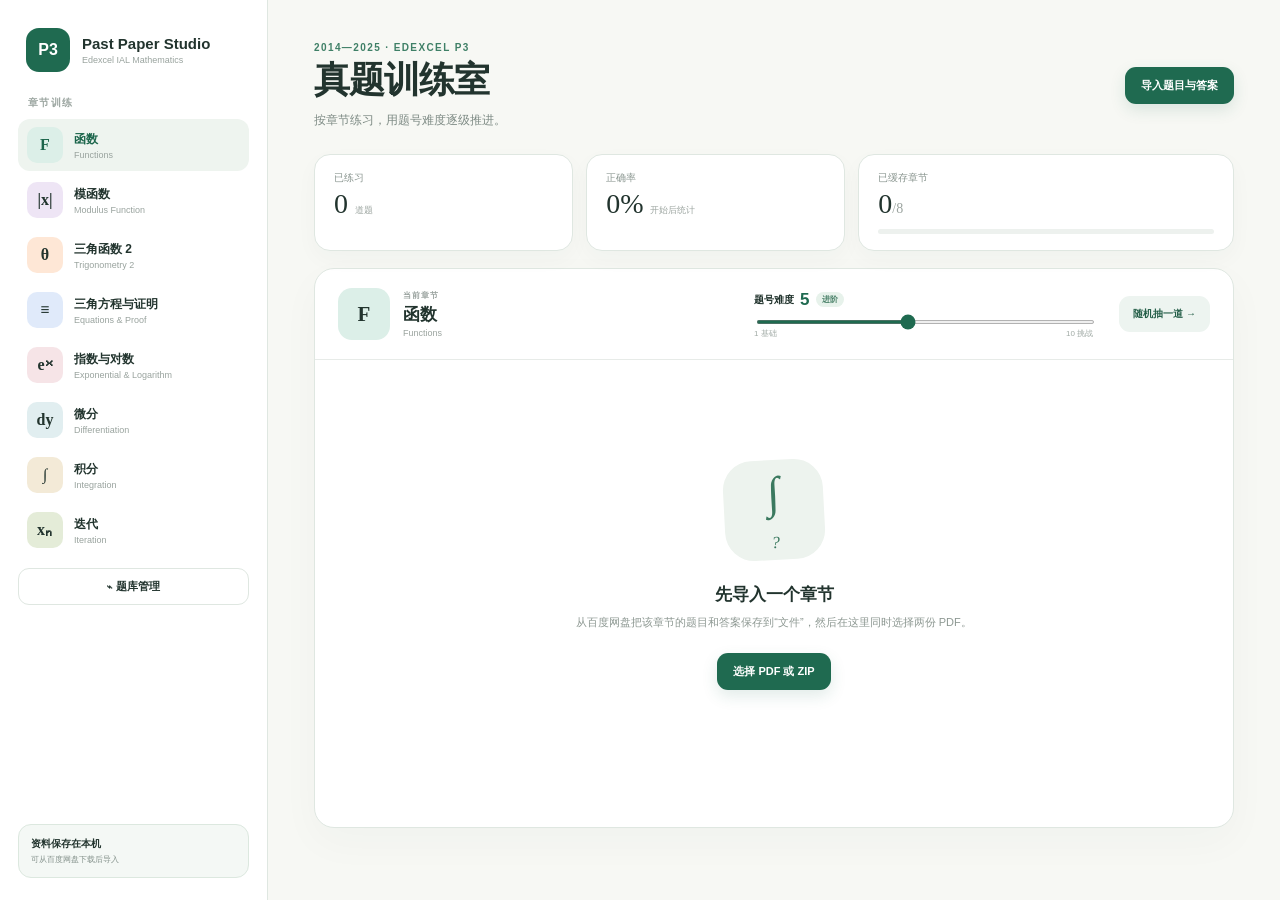
==== index.html @ aa8b9e7c "Add files via upload" ====
<!doctype html>
<html lang="zh-CN">
<head>
  <meta charset="utf-8">
  <meta name="viewport" content="width=device-width,initial-scale=1,viewport-fit=cover">
  <meta name="theme-color" content="#1f6a50">
  <meta name="apple-mobile-web-app-capable" content="yes">
  <meta name="apple-mobile-web-app-status-bar-style" content="default">
  <meta name="apple-mobile-web-app-title" content="P3训练">
  <title>Edexcel P3 真题训练</title>
  <link rel="manifest" href="./manifest.webmanifest">
  <link rel="icon" href="./icons/icon.svg" type="image/svg+xml">
  <link rel="apple-touch-icon" href="./icons/icon-192.png">
  <link rel="stylesheet" href="./styles.css">
</head>
<body>
  <div class="app">
    <aside class="sidebar" id="sidebar">
      <div class="brand">
        <span class="brand-mark">P3</span>
        <span><b>Past Paper Studio</b><small>Edexcel IAL Mathematics</small></span>
      </div>
      <p class="nav-label">章节训练</p>
      <nav id="chapterNav" aria-label="章节"></nav>
      <button class="manager-link" id="openManager">⌁ 题库管理</button>
      <div class="local-note"><b>资料保存在本机</b><small>可从百度网盘下载后导入</small></div>
    </aside>

    <main class="main">
      <header class="topbar">
        <div>
          <p class="eyebrow">2014—2025 · EDEXCEL P3</p>
          <h1>真题训练室</h1>
          <p class="subtitle">按章节练习，用题号难度逐级推进。</p>
        </div>
        <button class="primary" id="headerImport">导入题目与答案</button>
      </header>

      <div class="notice hidden" id="notice"><span id="noticeText"></span><button id="closeNotice">×</button></div>

      <section class="stats">
        <article><span>已练习</span><strong id="doneCount">0</strong><small>道题</small></article>
        <article><span>正确率</span><strong id="accuracy">0%</strong><small id="accuracyDetail">开始后统计</small></article>
        <article class="match-stat"><span>已缓存章节</span><strong><span id="matchCount">0</span><em>/8</em></strong><div class="progress"><i id="matchProgress"></i></div></article>
      </section>

      <section class="practice">
        <div class="practice-head">
          <div class="current-title">
            <span class="large-icon" id="largeIcon">F</span>
            <span><small>当前章节</small><b id="chapterZh">函数</b><em id="chapterEn">Functions</em></span>
          </div>
          <div class="difficulty">
            <label>题号难度 <b id="difficultyValue">5</b><span id="difficultyLabel">进阶</span></label>
            <input id="difficulty" type="range" min="1" max="10" value="5">
            <div><span>1 基础</span><span>10 挑战</span></div>
          </div>
          <button class="random" id="randomQuestion">随机抽一道 →</button>
        </div>

        <div class="empty" id="emptyState">
          <div class="empty-icon">∫<sup>?</sup></div>
          <h2>先导入一个章节</h2>
          <p>从百度网盘把该章节的题目和答案保存到“文件”，然后在这里同时选择两份 PDF。</p>
          <button class="primary" id="emptyImport">选择 PDF 或 ZIP</button>
        </div>

        <div class="viewer hidden" id="viewer">
          <div class="viewer-toolbar">
            <div class="tabs"><button class="active" data-view="question">题目</button><button data-view="answer">答案</button></div>
            <div class="pager"><button id="prevPage">‹</button><span>第 <input id="pageInput" inputmode="numeric" value="2"> 页</span><button id="nextPage">›</button></div>
          </div>
          <iframe id="pdfFrame" title="PDF 题目查看器"></iframe>
          <div class="result-row"><span>这道题做得怎么样？</span><button class="retry" id="retry">需要重做</button><button class="mastered" id="mastered">已经掌握</button></div>
        </div>
      </section>
    </main>
  </div>

  <dialog id="managerDialog">
    <form method="dialog" class="dialog-card">
      <div class="dialog-head"><div><p class="eyebrow">LOCAL LIBRARY</p><h2>题库管理</h2></div><button class="close" value="cancel">×</button></div>
      <p class="dialog-tip">建议每次只缓存最近使用的 2—3 个章节。更新同名章节时会自动替换旧文件，练习记录不会删除。</p>
      <label class="drop-zone" id="dropZone">选择或拖入 PDF / ZIP<input id="fileInput" type="file" accept=".pdf,.zip,application/pdf,application/zip" multiple></label>
      <div class="library-list" id="libraryList"></div>
      <div class="backup-row"><button type="button" id="exportProgress">导出学习记录</button><label>导入学习记录<input id="importProgress" type="file" accept="application/json,.json"></label></div>
    </form>
  </dialog>

  <script src="./app.js"></script>
</body>
</html>
---- styles.css ----
:root{--ink:#22342e;--muted:#7d8a84;--green:#1f6a50;--pale:#eef4ef;--line:#dfe7e1;--cream:#f7f8f4;--safe-top:env(safe-area-inset-top);--safe-bottom:env(safe-area-inset-bottom)}
*{box-sizing:border-box}html,body{margin:0;min-height:100%;background:var(--cream);color:var(--ink);font-family:Inter,-apple-system,BlinkMacSystemFont,"Segoe UI","PingFang SC",sans-serif}button,input{font:inherit}button{color:inherit;cursor:pointer}.hidden{display:none!important}.app{min-height:100vh;display:grid;grid-template-columns:268px 1fr}.sidebar{position:sticky;top:0;height:100vh;padding:calc(28px + var(--safe-top)) 18px 22px;background:#fff;border-right:1px solid var(--line);display:flex;flex-direction:column}.brand{display:flex;align-items:center;gap:12px;padding:0 8px 24px}.brand-mark{width:44px;height:44px;border-radius:13px;display:grid;place-items:center;background:var(--green);color:#fff;font-weight:850}.brand span:last-child,.brand b,.brand small{display:block}.brand b{font-size:15px}.brand small{margin-top:3px;color:#99a39e;font-size:9px}.nav-label{margin:0;padding:0 10px 9px;color:#9ca6a1;font-size:10px;font-weight:800;letter-spacing:.13em}.sidebar nav{display:flex;flex-direction:column;gap:3px}.chapter-btn{width:100%;border:0;background:transparent;display:grid;grid-template-columns:36px 1fr 16px;gap:11px;align-items:center;text-align:left;padding:8px 9px;border-radius:12px}.chapter-btn:hover{background:#f4f6f4}.chapter-btn.active{background:var(--pale);color:#1b654b}.chapter-btn .icon{width:36px;height:36px;border-radius:10px;display:grid;place-items:center;font:700 16px Georgia,serif}.chapter-btn b,.chapter-btn small{display:block}.chapter-btn b{font-size:12px}.chapter-btn small{margin-top:2px;color:#99a39e;font-size:9px}.chapter-btn .ready{color:#3b896a}.manager-link{margin-top:12px;border:1px solid var(--line);background:#fff;padding:10px;border-radius:11px;font-size:11px;font-weight:700}.local-note{margin-top:auto;border:1px solid #dce8df;background:#f4f8f5;padding:12px;border-radius:13px}.local-note b,.local-note small{display:block}.local-note b{font-size:10px}.local-note small{margin-top:3px;color:#84918b;font-size:8px}.main{width:min(1180px,100%);margin:0 auto;padding:calc(42px + var(--safe-top)) 46px calc(70px + var(--safe-bottom))}.topbar{display:flex;justify-content:space-between;gap:30px;align-items:center;margin-bottom:25px}.eyebrow{margin:0;color:#3f8067;font-size:10px;font-weight:850;letter-spacing:.14em}.topbar h1{margin:3px 0 7px;font:600 36px Georgia,"Songti SC",serif;letter-spacing:-.03em}.subtitle{margin:0;color:var(--muted);font-size:12px}.primary{border:0;border-radius:11px;padding:11px 16px;background:var(--green);color:#fff;font-size:11px;font-weight:750;box-shadow:0 6px 16px #1f6a5022}.notice{display:flex;align-items:center;justify-content:space-between;margin:-8px 0 16px;padding:10px 14px;border:1px solid #d4e8da;border-radius:11px;background:#e9f4ec;color:#236349;font-size:11px}.notice button{border:0;background:transparent;font-size:18px}.stats{display:grid;grid-template-columns:1fr 1fr 1.45fr;gap:13px;margin-bottom:17px}.stats article{min-height:88px;background:#fff;border:1px solid var(--line);border-radius:16px;padding:16px 19px;box-shadow:0 8px 22px #2c463a08}.stats article>span{display:block;margin-bottom:3px;color:#8a9690;font-size:10px}.stats strong{font:500 28px Georgia,serif}.stats small{margin-left:7px;color:#9ba49f;font-size:9px}.stats em{color:#9ba49f;font-size:14px;font-style:normal}.progress{height:5px;margin-top:9px;overflow:hidden;border-radius:99px;background:#edf1ee}.progress i{display:block;width:0;height:100%;border-radius:99px;background:#4e9678;transition:width .25s}.practice{min-height:560px;overflow:hidden;background:#fff;border:1px solid var(--line);border-radius:20px;box-shadow:0 14px 40px #2d433908}.practice-head{display:grid;grid-template-columns:1.15fr 1fr auto;gap:26px;align-items:center;padding:19px 23px;border-bottom:1px solid #e7ebe8}.current-title{display:flex;align-items:center;gap:13px}.large-icon{width:52px;height:52px;border-radius:14px;display:grid;place-items:center;background:#dcefe8;font:700 21px Georgia,serif}.current-title>span:last-child,.current-title small,.current-title b,.current-title em{display:block}.current-title small{color:#9aa39f;font-size:8px;font-weight:700;letter-spacing:.12em}.current-title b{margin-top:2px;font-size:17px}.current-title em{margin-top:2px;color:#9ba49f;font-size:9px;font-style:normal}.difficulty label{display:flex;align-items:center;gap:6px;font-size:10px;font-weight:700}.difficulty label b{color:var(--green);font-size:17px}.difficulty label span{padding:2px 6px;border-radius:9px;background:#e7f2eb;color:#498068;font-size:8px}.difficulty input{width:100%;height:4px;accent-color:var(--green)}.difficulty>div{display:flex;justify-content:space-between;color:#a0aaa5;font-size:8px}.random{border:0;border-radius:11px;padding:11px 14px;background:#edf4f0;color:#245e48;font-size:10px;font-weight:750;white-space:nowrap}.empty{min-height:430px;display:flex;flex-direction:column;align-items:center;justify-content:center;padding:38px;text-align:center}.empty-icon{width:100px;height:100px;border-radius:29px;display:grid;place-items:center;background:#edf3ee;color:#3b795f;font:italic 45px Georgia,serif;transform:rotate(-3deg)}.empty-icon sup{font-size:17px}.empty h2{margin:23px 0 7px;font-size:17px}.empty p{max-width:420px;margin:0 0 20px;color:#8d9892;font-size:11px;line-height:1.8}.viewer{padding:13px 17px 17px;background:#f4f6f3}.viewer-toolbar{display:flex;align-items:center;justify-content:space-between;margin-bottom:11px}.tabs{display:flex;padding:3px;border-radius:10px;background:#e6ece8}.tabs button{border:0;border-radius:8px;background:transparent;padding:7px 18px;color:#728078;font-size:10px}.tabs button.active{background:#fff;color:#255e49;font-weight:750;box-shadow:0 2px 7px #2b473b12}.pager{display:flex;align-items:center;gap:8px;color:#78847e;font-size:10px}.pager button{width:29px;height:29px;border:1px solid #dce3de;border-radius:8px;background:#fff;font-size:18px}.pager input{width:38px;border:1px solid #dce3de;border-radius:7px;padding:4px;text-align:center}.viewer iframe{width:100%;height:660px;border:1px solid #d9e0db;border-radius:12px;background:#fff}.result-row{margin-top:11px;display:flex;align-items:center;justify-content:flex-end;gap:8px}.result-row>span{margin-right:auto;color:#7f8b85;font-size:9px}.result-row button{border-radius:9px;padding:8px 13px;font-size:9px;font-weight:750}.retry{border:1px solid #e6c9c9;background:#fff;color:#a15c5c}.mastered{border:1px solid var(--green);background:var(--green);color:#fff}dialog{width:min(680px,calc(100% - 24px));max-height:88vh;border:0;border-radius:20px;padding:0;box-shadow:0 24px 80px #1d332a44}dialog::backdrop{background:#1d2d2788;backdrop-filter:blur(3px)}.dialog-card{padding:25px}.dialog-head{display:flex;justify-content:space-between;align-items:flex-start}.dialog-head h2{margin:3px 0 0;font:600 25px Georgia,"Songti SC",serif}.close{width:34px;height:34px;border:1px solid var(--line);border-radius:9px;background:#fff;font-size:20px}.dialog-tip{margin:18px 0;padding:11px 13px;border-radius:11px;background:#f0f5f1;color:#68766f;font-size:10px;line-height:1.7}.drop-zone{position:relative;display:grid;place-items:center;min-height:94px;border:1.5px dashed #9db7a9;border-radius:14px;background:#f9fbf9;color:#2e7157;font-size:11px;font-weight:750;cursor:pointer}.drop-zone.drag{background:#eaf4ed}.drop-zone input{position:absolute;inset:0;opacity:0}.library-list{display:grid;gap:8px;margin:15px 0;max-height:300px;overflow:auto}.library-item{display:grid;grid-template-columns:1fr auto;gap:12px;align-items:center;padding:10px 12px;border:1px solid var(--line);border-radius:11px}.library-item b,.library-item small{display:block}.library-item b{font-size:11px}.library-item small{margin-top:3px;color:#8b9791;font-size:9px}.library-item button{border:1px solid #e5c7c7;border-radius:8px;background:#fff;color:#9b5757;padding:6px 8px;font-size:9px}.backup-row{display:flex;gap:8px;flex-wrap:wrap}.backup-row button,.backup-row label{position:relative;overflow:hidden;border:1px solid var(--line);border-radius:9px;background:#fff;padding:8px 11px;font-size:9px;font-weight:700}.backup-row input{position:absolute;inset:0;opacity:0}
@media(max-width:920px){.app{grid-template-columns:1fr}.sidebar{position:static;height:auto;padding:calc(15px + var(--safe-top)) 15px 13px}.brand{padding-bottom:12px}.nav-label,.local-note{display:none}.sidebar nav{display:grid;grid-template-columns:repeat(4,1fr)}.chapter-btn{grid-template-columns:32px 1fr;padding:6px}.chapter-btn .icon{width:32px;height:32px}.chapter-btn .ready{display:none}.manager-link{margin-top:9px}.main{padding:25px 20px calc(50px + var(--safe-bottom))}.practice-head{grid-template-columns:1fr 1fr}.random{grid-column:1/-1}.stats{grid-template-columns:1fr 1fr}.match-stat{grid-column:1/-1}}
@media(max-width:620px){.sidebar nav{grid-template-columns:repeat(2,1fr)}.main{padding:22px 12px calc(40px + var(--safe-bottom))}.topbar{align-items:flex-start;flex-direction:column}.topbar h1{font-size:31px}.stats{gap:7px}.practice-head{grid-template-columns:1fr}.random{grid-column:auto}.viewer{padding:9px}.viewer-toolbar{align-items:flex-start;gap:8px}.viewer iframe{height:62vh}.result-row{flex-wrap:wrap}.result-row>span{width:100%;margin-bottom:2px}}
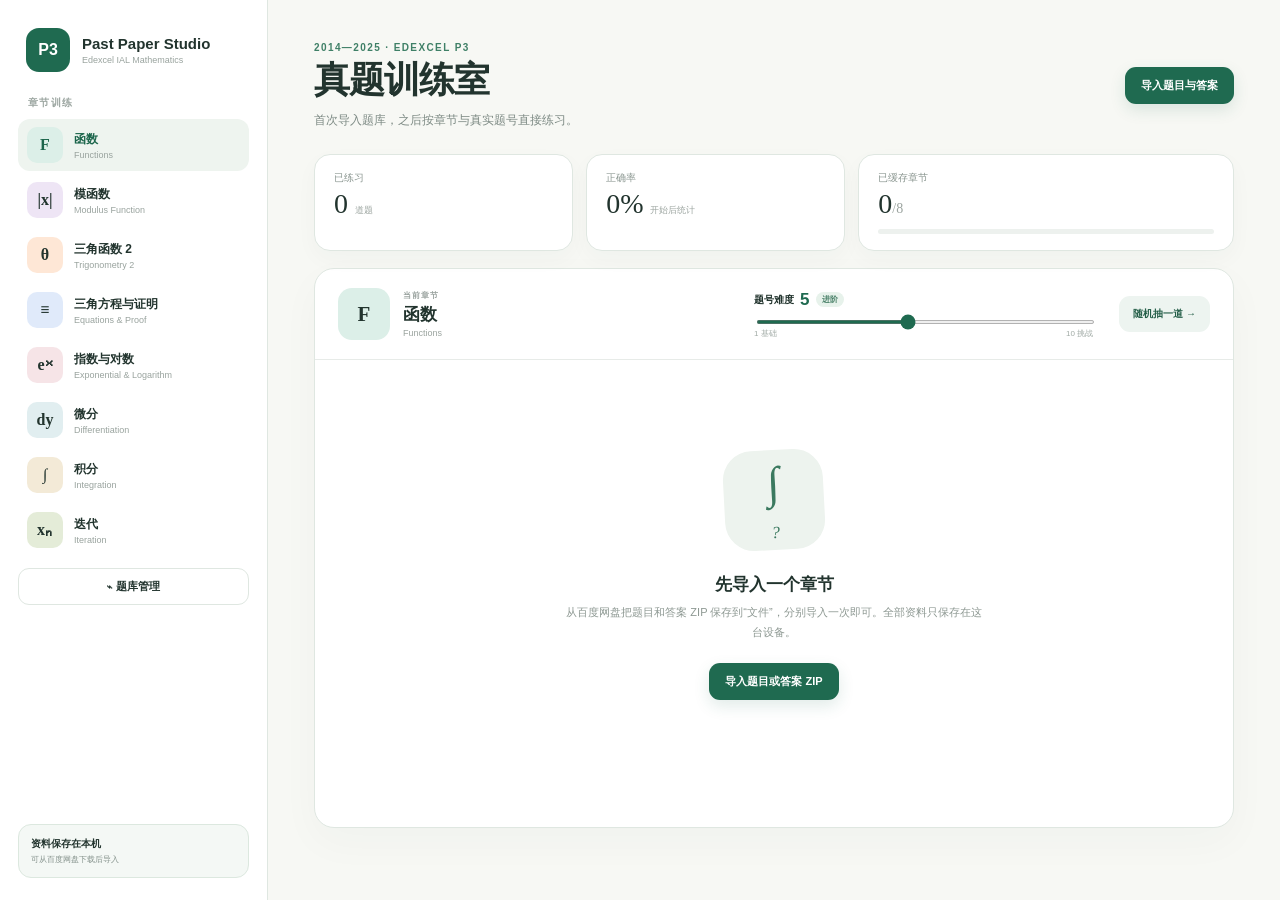
==== commit 1f8d44bd: "Add files via upload" ====
--- a/index.html
+++ b/index.html
@@ -9,8 +9,8 @@
   <meta name="apple-mobile-web-app-title" content="P3训练">
   <title>Edexcel P3 真题训练</title>
   <link rel="manifest" href="./manifest.webmanifest">
-  <link rel="icon" href="./icons/icon.svg" type="image/svg+xml">
-  <link rel="apple-touch-icon" href="./icons/icon-192.png">
+  <link rel="icon" href="./icon.svg" type="image/svg+xml">
+  <link rel="apple-touch-icon" href="./icon-192.png">
   <link rel="stylesheet" href="./styles.css">
 </head>
 <body>
@@ -31,7 +31,7 @@
         <div>
           <p class="eyebrow">2014—2025 · EDEXCEL P3</p>
           <h1>真题训练室</h1>
-          <p class="subtitle">按章节练习，用题号难度逐级推进。</p>
+          <p class="subtitle">首次导入题库，之后按章节与真实题号直接练习。</p>
         </div>
         <button class="primary" id="headerImport">导入题目与答案</button>
       </header>
@@ -61,13 +61,14 @@
         <div class="empty" id="emptyState">
           <div class="empty-icon">∫<sup>?</sup></div>
           <h2>先导入一个章节</h2>
-          <p>从百度网盘把该章节的题目和答案保存到“文件”，然后在这里同时选择两份 PDF。</p>
-          <button class="primary" id="emptyImport">选择 PDF 或 ZIP</button>
+          <p>从百度网盘把题目和答案 ZIP 保存到“文件”，分别导入一次即可。全部资料只保存在这台设备。</p>
+          <button class="primary" id="emptyImport">导入题目或答案 ZIP</button>
         </div>
 
         <div class="viewer hidden" id="viewer">
           <div class="viewer-toolbar">
             <div class="tabs"><button class="active" data-view="question">题目</button><button data-view="answer">答案</button></div>
+            <span class="question-meta" id="questionMeta">等待抽题</span>
             <div class="pager"><button id="prevPage">‹</button><span>第 <input id="pageInput" inputmode="numeric" value="2"> 页</span><button id="nextPage">›</button></div>
           </div>
           <iframe id="pdfFrame" title="PDF 题目查看器"></iframe>
@@ -80,8 +81,8 @@
   <dialog id="managerDialog">
     <form method="dialog" class="dialog-card">
       <div class="dialog-head"><div><p class="eyebrow">LOCAL LIBRARY</p><h2>题库管理</h2></div><button class="close" value="cancel">×</button></div>
-      <p class="dialog-tip">建议每次只缓存最近使用的 2—3 个章节。更新同名章节时会自动替换旧文件，练习记录不会删除。</p>
-      <label class="drop-zone" id="dropZone">选择或拖入 PDF / ZIP<input id="fileInput" type="file" accept=".pdf,.zip,application/pdf,application/zip" multiple></label>
+      <p class="dialog-tip"><b>首次设置：</b>先选择题目 ZIP，完成后再选择答案 ZIP。大文件会逐份导入；更新同名章节时自动替换，练习记录不会删除。</p>
+      <label class="drop-zone" id="dropZone">选择题目 ZIP、答案 ZIP 或 PDF<input id="fileInput" type="file" accept=".pdf,.zip,application/pdf,application/zip" multiple></label>
       <div class="library-list" id="libraryList"></div>
       <div class="backup-row"><button type="button" id="exportProgress">导出学习记录</button><label>导入学习记录<input id="importProgress" type="file" accept="application/json,.json"></label></div>
     </form>
--- a/styles.css
+++ b/styles.css
@@ -2,3 +2,5 @@
 *{box-sizing:border-box}html,body{margin:0;min-height:100%;background:var(--cream);color:var(--ink);font-family:Inter,-apple-system,BlinkMacSystemFont,"Segoe UI","PingFang SC",sans-serif}button,input{font:inherit}button{color:inherit;cursor:pointer}.hidden{display:none!important}.app{min-height:100vh;display:grid;grid-template-columns:268px 1fr}.sidebar{position:sticky;top:0;height:100vh;padding:calc(28px + var(--safe-top)) 18px 22px;background:#fff;border-right:1px solid var(--line);display:flex;flex-direction:column}.brand{display:flex;align-items:center;gap:12px;padding:0 8px 24px}.brand-mark{width:44px;height:44px;border-radius:13px;display:grid;place-items:center;background:var(--green);color:#fff;font-weight:850}.brand span:last-child,.brand b,.brand small{display:block}.brand b{font-size:15px}.brand small{margin-top:3px;color:#99a39e;font-size:9px}.nav-label{margin:0;padding:0 10px 9px;color:#9ca6a1;font-size:10px;font-weight:800;letter-spacing:.13em}.sidebar nav{display:flex;flex-direction:column;gap:3px}.chapter-btn{width:100%;border:0;background:transparent;display:grid;grid-template-columns:36px 1fr 16px;gap:11px;align-items:center;text-align:left;padding:8px 9px;border-radius:12px}.chapter-btn:hover{background:#f4f6f4}.chapter-btn.active{background:var(--pale);color:#1b654b}.chapter-btn .icon{width:36px;height:36px;border-radius:10px;display:grid;place-items:center;font:700 16px Georgia,serif}.chapter-btn b,.chapter-btn small{display:block}.chapter-btn b{font-size:12px}.chapter-btn small{margin-top:2px;color:#99a39e;font-size:9px}.chapter-btn .ready{color:#3b896a}.manager-link{margin-top:12px;border:1px solid var(--line);background:#fff;padding:10px;border-radius:11px;font-size:11px;font-weight:700}.local-note{margin-top:auto;border:1px solid #dce8df;background:#f4f8f5;padding:12px;border-radius:13px}.local-note b,.local-note small{display:block}.local-note b{font-size:10px}.local-note small{margin-top:3px;color:#84918b;font-size:8px}.main{width:min(1180px,100%);margin:0 auto;padding:calc(42px + var(--safe-top)) 46px calc(70px + var(--safe-bottom))}.topbar{display:flex;justify-content:space-between;gap:30px;align-items:center;margin-bottom:25px}.eyebrow{margin:0;color:#3f8067;font-size:10px;font-weight:850;letter-spacing:.14em}.topbar h1{margin:3px 0 7px;font:600 36px Georgia,"Songti SC",serif;letter-spacing:-.03em}.subtitle{margin:0;color:var(--muted);font-size:12px}.primary{border:0;border-radius:11px;padding:11px 16px;background:var(--green);color:#fff;font-size:11px;font-weight:750;box-shadow:0 6px 16px #1f6a5022}.notice{display:flex;align-items:center;justify-content:space-between;margin:-8px 0 16px;padding:10px 14px;border:1px solid #d4e8da;border-radius:11px;background:#e9f4ec;color:#236349;font-size:11px}.notice button{border:0;background:transparent;font-size:18px}.stats{display:grid;grid-template-columns:1fr 1fr 1.45fr;gap:13px;margin-bottom:17px}.stats article{min-height:88px;background:#fff;border:1px solid var(--line);border-radius:16px;padding:16px 19px;box-shadow:0 8px 22px #2c463a08}.stats article>span{display:block;margin-bottom:3px;color:#8a9690;font-size:10px}.stats strong{font:500 28px Georgia,serif}.stats small{margin-left:7px;color:#9ba49f;font-size:9px}.stats em{color:#9ba49f;font-size:14px;font-style:normal}.progress{height:5px;margin-top:9px;overflow:hidden;border-radius:99px;background:#edf1ee}.progress i{display:block;width:0;height:100%;border-radius:99px;background:#4e9678;transition:width .25s}.practice{min-height:560px;overflow:hidden;background:#fff;border:1px solid var(--line);border-radius:20px;box-shadow:0 14px 40px #2d433908}.practice-head{display:grid;grid-template-columns:1.15fr 1fr auto;gap:26px;align-items:center;padding:19px 23px;border-bottom:1px solid #e7ebe8}.current-title{display:flex;align-items:center;gap:13px}.large-icon{width:52px;height:52px;border-radius:14px;display:grid;place-items:center;background:#dcefe8;font:700 21px Georgia,serif}.current-title>span:last-child,.current-title small,.current-title b,.current-title em{display:block}.current-title small{color:#9aa39f;font-size:8px;font-weight:700;letter-spacing:.12em}.current-title b{margin-top:2px;font-size:17px}.current-title em{margin-top:2px;color:#9ba49f;font-size:9px;font-style:normal}.difficulty label{display:flex;align-items:center;gap:6px;font-size:10px;font-weight:700}.difficulty label b{color:var(--green);font-size:17px}.difficulty label span{padding:2px 6px;border-radius:9px;background:#e7f2eb;color:#498068;font-size:8px}.difficulty input{width:100%;height:4px;accent-color:var(--green)}.difficulty>div{display:flex;justify-content:space-between;color:#a0aaa5;font-size:8px}.random{border:0;border-radius:11px;padding:11px 14px;background:#edf4f0;color:#245e48;font-size:10px;font-weight:750;white-space:nowrap}.empty{min-height:430px;display:flex;flex-direction:column;align-items:center;justify-content:center;padding:38px;text-align:center}.empty-icon{width:100px;height:100px;border-radius:29px;display:grid;place-items:center;background:#edf3ee;color:#3b795f;font:italic 45px Georgia,serif;transform:rotate(-3deg)}.empty-icon sup{font-size:17px}.empty h2{margin:23px 0 7px;font-size:17px}.empty p{max-width:420px;margin:0 0 20px;color:#8d9892;font-size:11px;line-height:1.8}.viewer{padding:13px 17px 17px;background:#f4f6f3}.viewer-toolbar{display:flex;align-items:center;justify-content:space-between;margin-bottom:11px}.tabs{display:flex;padding:3px;border-radius:10px;background:#e6ece8}.tabs button{border:0;border-radius:8px;background:transparent;padding:7px 18px;color:#728078;font-size:10px}.tabs button.active{background:#fff;color:#255e49;font-weight:750;box-shadow:0 2px 7px #2b473b12}.pager{display:flex;align-items:center;gap:8px;color:#78847e;font-size:10px}.pager button{width:29px;height:29px;border:1px solid #dce3de;border-radius:8px;background:#fff;font-size:18px}.pager input{width:38px;border:1px solid #dce3de;border-radius:7px;padding:4px;text-align:center}.viewer iframe{width:100%;height:660px;border:1px solid #d9e0db;border-radius:12px;background:#fff}.result-row{margin-top:11px;display:flex;align-items:center;justify-content:flex-end;gap:8px}.result-row>span{margin-right:auto;color:#7f8b85;font-size:9px}.result-row button{border-radius:9px;padding:8px 13px;font-size:9px;font-weight:750}.retry{border:1px solid #e6c9c9;background:#fff;color:#a15c5c}.mastered{border:1px solid var(--green);background:var(--green);color:#fff}dialog{width:min(680px,calc(100% - 24px));max-height:88vh;border:0;border-radius:20px;padding:0;box-shadow:0 24px 80px #1d332a44}dialog::backdrop{background:#1d2d2788;backdrop-filter:blur(3px)}.dialog-card{padding:25px}.dialog-head{display:flex;justify-content:space-between;align-items:flex-start}.dialog-head h2{margin:3px 0 0;font:600 25px Georgia,"Songti SC",serif}.close{width:34px;height:34px;border:1px solid var(--line);border-radius:9px;background:#fff;font-size:20px}.dialog-tip{margin:18px 0;padding:11px 13px;border-radius:11px;background:#f0f5f1;color:#68766f;font-size:10px;line-height:1.7}.drop-zone{position:relative;display:grid;place-items:center;min-height:94px;border:1.5px dashed #9db7a9;border-radius:14px;background:#f9fbf9;color:#2e7157;font-size:11px;font-weight:750;cursor:pointer}.drop-zone.drag{background:#eaf4ed}.drop-zone input{position:absolute;inset:0;opacity:0}.library-list{display:grid;gap:8px;margin:15px 0;max-height:300px;overflow:auto}.library-item{display:grid;grid-template-columns:1fr auto;gap:12px;align-items:center;padding:10px 12px;border:1px solid var(--line);border-radius:11px}.library-item b,.library-item small{display:block}.library-item b{font-size:11px}.library-item small{margin-top:3px;color:#8b9791;font-size:9px}.library-item button{border:1px solid #e5c7c7;border-radius:8px;background:#fff;color:#9b5757;padding:6px 8px;font-size:9px}.backup-row{display:flex;gap:8px;flex-wrap:wrap}.backup-row button,.backup-row label{position:relative;overflow:hidden;border:1px solid var(--line);border-radius:9px;background:#fff;padding:8px 11px;font-size:9px;font-weight:700}.backup-row input{position:absolute;inset:0;opacity:0}
 @media(max-width:920px){.app{grid-template-columns:1fr}.sidebar{position:static;height:auto;padding:calc(15px + var(--safe-top)) 15px 13px}.brand{padding-bottom:12px}.nav-label,.local-note{display:none}.sidebar nav{display:grid;grid-template-columns:repeat(4,1fr)}.chapter-btn{grid-template-columns:32px 1fr;padding:6px}.chapter-btn .icon{width:32px;height:32px}.chapter-btn .ready{display:none}.manager-link{margin-top:9px}.main{padding:25px 20px calc(50px + var(--safe-bottom))}.practice-head{grid-template-columns:1fr 1fr}.random{grid-column:1/-1}.stats{grid-template-columns:1fr 1fr}.match-stat{grid-column:1/-1}}
 @media(max-width:620px){.sidebar nav{grid-template-columns:repeat(2,1fr)}.main{padding:22px 12px calc(40px + var(--safe-bottom))}.topbar{align-items:flex-start;flex-direction:column}.topbar h1{font-size:31px}.stats{gap:7px}.practice-head{grid-template-columns:1fr}.random{grid-column:auto}.viewer{padding:9px}.viewer-toolbar{align-items:flex-start;gap:8px}.viewer iframe{height:62vh}.result-row{flex-wrap:wrap}.result-row>span{width:100%;margin-bottom:2px}}
+.viewer-toolbar{display:grid;grid-template-columns:auto 1fr auto;align-items:center;justify-content:normal;gap:10px}.question-meta{justify-self:center;padding:5px 9px;border-radius:99px;background:#e8f3ec;color:#2f7358;font-size:9px;font-weight:700}.question-meta.estimated{background:#f5ecdc;color:#88682e}.library-item b em{display:inline-block;margin-left:4px;padding:2px 5px;border-radius:7px;background:#fff0d8;color:#95691f;font-size:8px;font-style:normal}
+@media(max-width:620px){.viewer-toolbar{grid-template-columns:1fr auto;align-items:start}.question-meta{grid-column:1/-1;grid-row:2;justify-self:start}}
